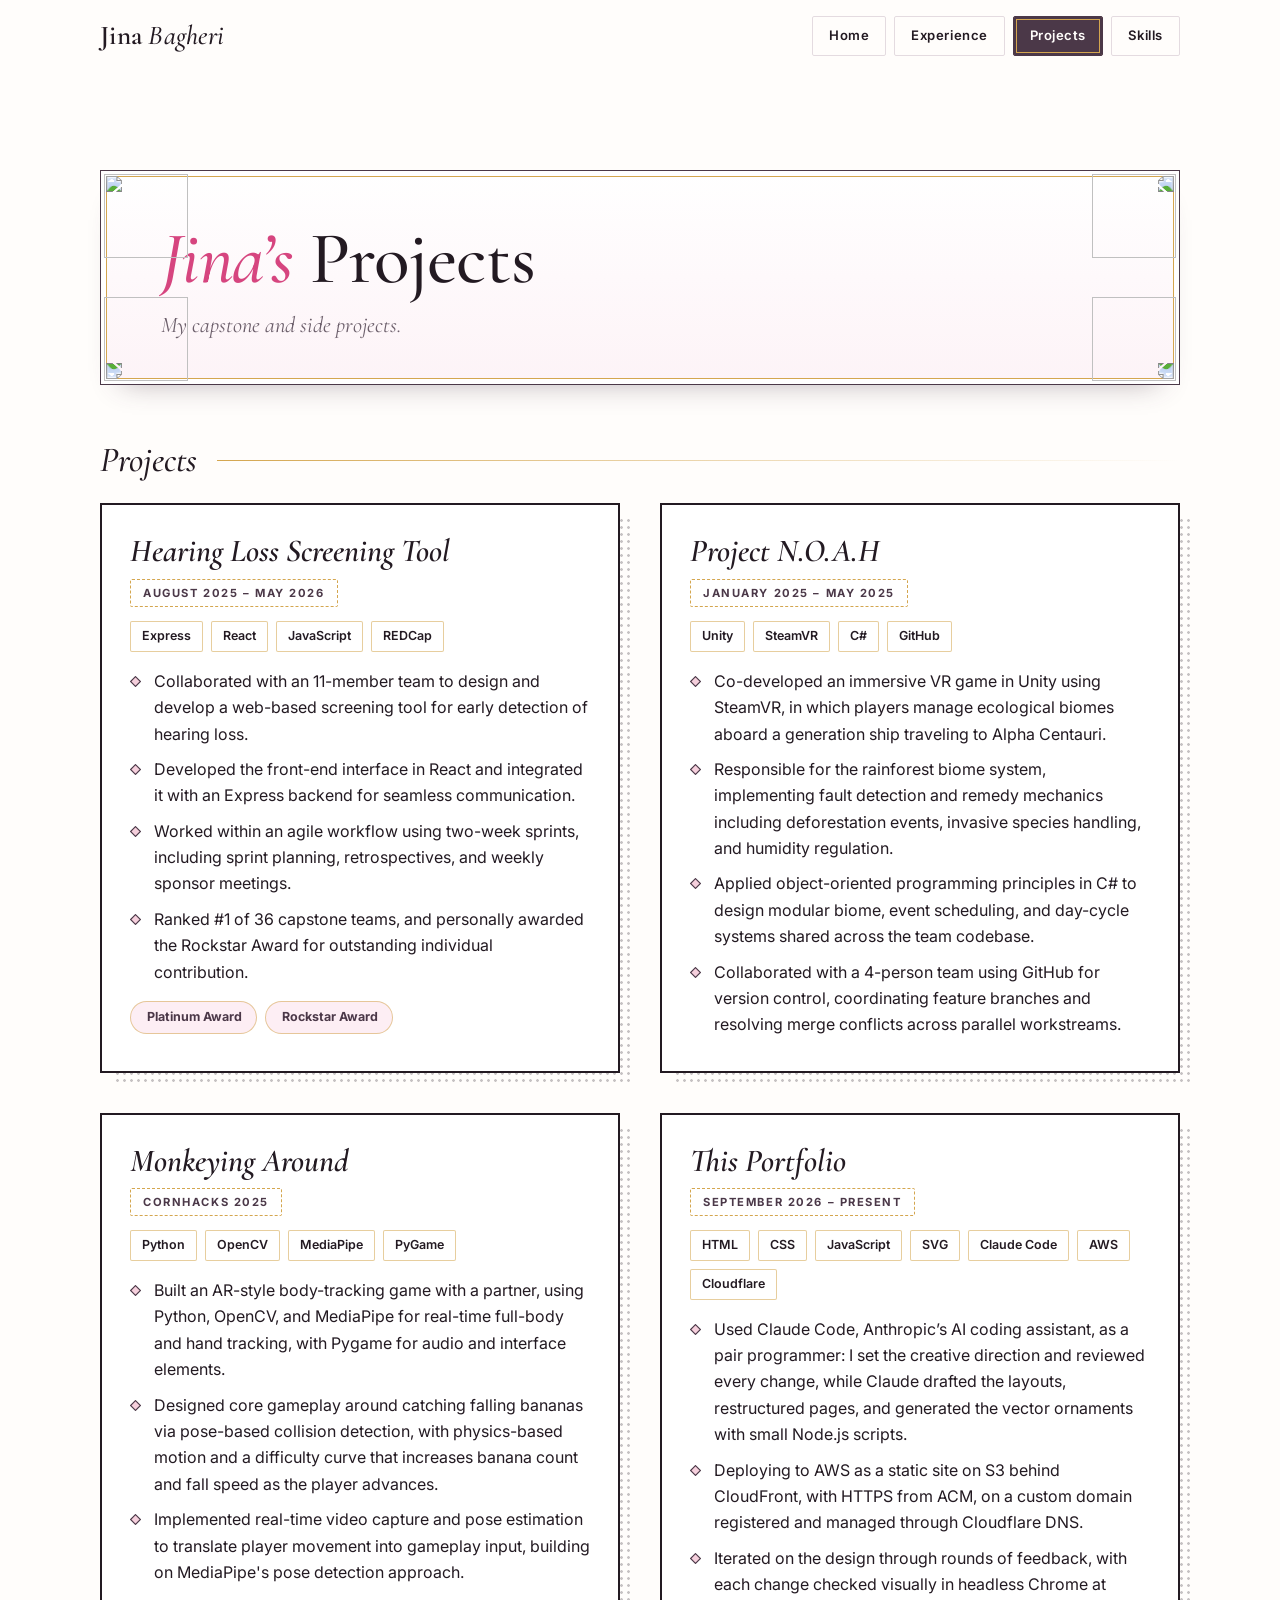
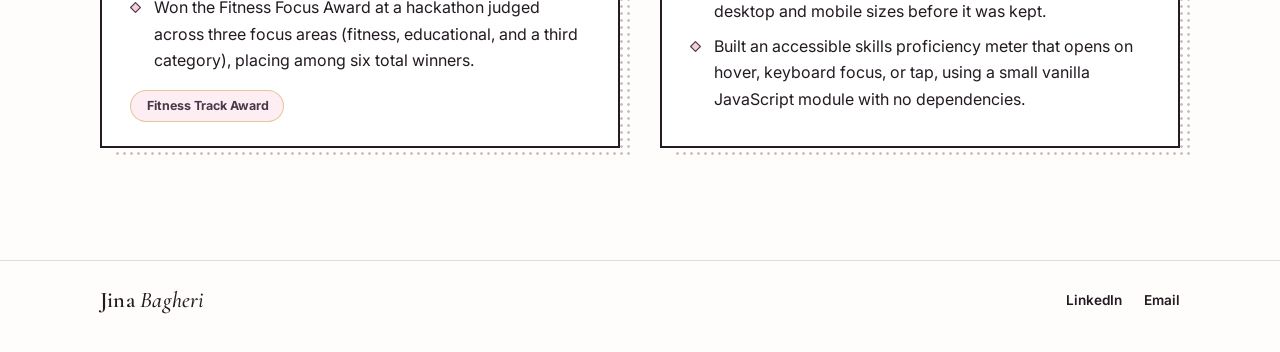
==== site/projects.html @ e4320779 "first commit" ====
<!DOCTYPE html>
<html lang="en">
<head>
  <meta charset="utf-8">
  <meta name="viewport" content="width=device-width, initial-scale=1">
  <title>Projects | Jina Bagheri</title>
  <meta name="description" content="Portfolio of Jina Bagheri, a Computer Science graduate focused on systems and infrastructure.">
  <meta name="theme-color" content="#4b3848">
  <link rel="icon" type="image/svg+xml" href="assets/favicon.svg">
  <link rel="preconnect" href="https://fonts.googleapis.com">
  <link rel="preconnect" href="https://fonts.gstatic.com" crossorigin>
  <link href="https://fonts.googleapis.com/css2?family=Cormorant+Garamond:ital,wght@0,500;0,600;1,500&family=Inter:wght@400;600;700&display=swap" rel="stylesheet">
  <link rel="stylesheet" href="styles.css">
</head>
<body>
  <!-- Ink sparkle used for the small manga-style marks -->
  <svg width="0" height="0" style="position:absolute" aria-hidden="true">
    <symbol id="spark" viewBox="0 0 40 40">
      <path d="M20 2C21 14 26 19 38 20 26 21 21 26 20 38 19 26 14 21 2 20 14 19 19 14 20 2Z" stroke="currentColor" stroke-width="1.6" stroke-linejoin="round"/>
    </symbol>
  </svg>

  <header class="site-header">
    <div class="wrap bar">
      <a class="brand" href="/">Jina <em>Bagheri</em></a>
      <nav class="nav" aria-label="Primary">
        <a href="/">Home</a>
        <a href="/experience">Experience</a>
        <a href="/projects" aria-current="page">Projects</a>
        <a href="/skills">Skills</a>
      </nav>
    </div>
    <div class="band" role="presentation"></div>
  </header>

  <main class="wrap page">
    <header class="page-head">
          <img class="orn tl" src="assets/orn/corner.svg" alt="">
          <img class="orn tr" src="assets/orn/corner.svg" alt="">
          <img class="orn bl" src="assets/orn/corner.svg" alt="">
          <img class="orn br" src="assets/orn/corner.svg" alt="">
      <h1><em>Jina’s</em> Projects</h1>
      <p class="lede">My capstone and side projects.</p>
    </header>

    <section class="section" id="projects" aria-labelledby="projects-title">
      <h2 class="section-title" id="projects-title">Projects</h2>
      <div class="projects">
        <article class="project">
          <h3>Hearing Loss Screening Tool</h3>
          <span class="dates">August 2025 – May 2026</span>
          <ul class="tags" aria-label="Technologies">
            <li>Express</li>
            <li>React</li>
            <li>JavaScript</li>
            <li>REDCap</li>
          </ul>
          <ul class="bul">
            <li>Collaborated with an 11-member team to design and develop a web-based screening tool for early detection of hearing loss.</li>
            <li>Developed the front-end interface in React and integrated it with an Express backend for seamless communication.</li>
            <li>Worked within an agile workflow using two-week sprints, including sprint planning, retrospectives, and weekly sponsor meetings.</li>
            <li>Ranked #1 of 36 capstone teams, and personally awarded the Rockstar Award for outstanding individual contribution.</li>
          </ul>
          <div class="awards">
            <span class="award"><img src="assets/orn/brooch-sm.svg" alt="">Platinum Award</span>
            <span class="award"><img src="assets/orn/brooch-sm.svg" alt="">Rockstar Award</span>
          </div>
        </article>

        <article class="project">
          <h3>Project N.O.A.H</h3>
          <span class="dates">January 2025 – May 2025</span>
          <ul class="tags" aria-label="Technologies">
            <li>Unity</li>
            <li>SteamVR</li>
            <li>C#</li>
            <li>GitHub</li>
          </ul>
          <ul class="bul">
            <li>Co-developed an immersive VR game in Unity using SteamVR, in which players manage ecological biomes aboard a generation ship traveling to Alpha Centauri.</li>
            <li>Responsible for the rainforest biome system, implementing fault detection and remedy mechanics including deforestation events, invasive species handling, and humidity regulation.</li>
            <li>Applied object-oriented programming principles in C# to design modular biome, event scheduling, and day-cycle systems shared across the team codebase.</li>
            <li>Collaborated with a 4-person team using GitHub for version control, coordinating feature branches and resolving merge conflicts across parallel workstreams.</li>
          </ul>
        </article>
        <article class="project">
          <h3>Monkeying Around</h3>
          <span class="dates">CornHacks 2025</span>
          <ul class="tags" aria-label="Technologies">
            <li>Python</li>
            <li>OpenCV</li>
            <li>MediaPipe</li>
            <li>PyGame</li>
          </ul>
          <ul class="bul">
            <li>Built an AR-style body-tracking game with a partner, using Python, OpenCV, and MediaPipe for real-time full-body and hand tracking, with Pygame for audio and interface elements.</li>
            <li>Designed core gameplay around catching falling bananas via pose-based collision detection, with physics-based motion and a difficulty curve that increases banana count and fall speed as the player advances.</li>
            <li>Implemented real-time video capture and pose estimation to translate player movement into gameplay input, building on MediaPipe's pose detection approach.</li>
            <li>Won the Fitness Focus Award at a hackathon judged across three focus areas (fitness, educational, and a third category), placing among six total winners.</li>
          </ul>
          <div class="awards">
            <span class="award"><img src="assets/orn/brooch-sm.svg" alt="">Fitness Track Award</span>
          </div>
        </article>

        <article class="project">
          <h3>This Portfolio</h3>
          <span class="dates">September 2026 – Present</span>
          <ul class="tags" aria-label="Technologies">
            <li>HTML</li>
            <li>CSS</li>
            <li>JavaScript</li>
            <li>SVG</li>
            <li>Claude Code</li>
            <li>AWS</li>
            <li>Cloudflare</li>
          </ul>
          <ul class="bul">
            <li>Used Claude Code, Anthropic’s AI coding assistant, as a pair programmer: I set the creative direction and reviewed every change, while Claude drafted the layouts, restructured pages, and generated the vector ornaments with small Node.js scripts.</li>
            <li>Deploying to AWS as a static site on S3 behind CloudFront, with HTTPS from ACM, on a custom domain registered and managed through Cloudflare DNS.</li>
            <li>Iterated on the design through rounds of feedback, with each change checked visually in headless Chrome at desktop and mobile sizes before it was kept.</li>
            <li>Built an accessible skills proficiency meter that opens on hover, keyboard focus, or tap, using a small vanilla JavaScript module with no dependencies.</li>

          </ul>
        </article>
      </div>
    </section>
  </main>

  <img class="divider foot-divider" src="assets/orn/divider.svg" alt="">

  <footer class="site-footer">
    <div class="wrap foot">
      <a class="brand" href="/">Jina <em>Bagheri</em></a>
      <nav aria-label="Contact">
        <a href="https://www.linkedin.com/in/jina-bagheri-10926a298/" target="_blank" rel="noopener">LinkedIn</a>
        <a href="mailto:bagherijina@gmail.com">Email</a>
      </nav>
    </div>
  </footer>

  <script src="script.js"></script>
</body>
</html>
---- site/styles.css ----
/* ==========================================================================
   Jina's Portfolio - shared styles (v6: v2 base plus ornament details)
   White paper, thin ink lines, serif headings, screentone dots.
   Pink is used sparingly on purpose. Change the tokens in :root to retune.
   ========================================================================== */

:root {
  --paper: #fffdfb;
  --ink: #231a22;
  --muted: #6c5f6b;
  --line: #e4dbe0;
  --pink: #d6457f;
  --pink-tint: #fdeef4;

  /* door palette: plum iron, gold studs, silver */
  --plum: #4b3848;
  --gold: #d4a64f;
  --gold-soft: rgba(212, 166, 79, 0.55);
  --silver: #c9c0cc;

  --serif: "Cormorant Garamond", "Iowan Old Style", Georgia, "Times New Roman", serif;
  --sans: "Inter", system-ui, -apple-system, "Segoe UI", Roboto, sans-serif;
}

*,
*::before,
*::after { box-sizing: border-box; }

html { scroll-behavior: smooth; }

body {
  margin: 0;
  background: var(--paper);
  color: var(--ink);
  font-family: var(--sans);
  font-size: 16px;
  line-height: 1.65;
  overflow-x: hidden;
  -webkit-font-smoothing: antialiased;
}

::selection { background: var(--pink-tint); color: var(--ink); }

a { color: inherit; }
img { display: block; max-width: 100%; }

.wrap { width: min(1080px, 100% - 40px); margin-inline: auto; }

:focus-visible { outline: 2px solid var(--pink); outline-offset: 3px; }

/* ---------- Header ---------- */
.site-header {
  position: sticky;
  top: 0;
  z-index: 20;
  background: rgba(255, 253, 251, 0.92);
  -webkit-backdrop-filter: blur(10px);
  backdrop-filter: blur(10px);
}

.bar {
  display: flex;
  align-items: center;
  justify-content: space-between;
  gap: 16px;
  padding: 16px 0;
}

.brand {
  font-family: var(--serif);
  font-size: 1.7rem;
  font-weight: 600;
  line-height: 1;
  letter-spacing: 0.01em;
  text-decoration: none;
}
.brand em { font-weight: 500; }

.nav { display: flex; gap: 8px; }

.nav a {
  padding: 8px 16px;
  border: 1px solid var(--line);
  border-radius: 2px;
  font-size: 0.82rem;
  font-weight: 600;
  letter-spacing: 0.04em;
  text-decoration: none;
  transition: border-color 0.2s, background 0.2s, color 0.2s;
}
.nav a:hover { border-color: var(--plum); }
.nav a[aria-current="page"] { background: var(--plum); border-color: var(--plum); color: var(--paper); box-shadow: inset 0 0 0 2px var(--plum), inset 0 0 0 3px var(--gold); }

/* ---------- Hero ---------- */
.hero {
  display: grid;
  grid-template-columns: minmax(0, 0.9fr) minmax(0, 1.1fr);
  gap: 72px;
  align-items: start;
  padding: 172px 0 40px;
}

/* Comic-page composition: one large panel plus one small overlapping panel */
.comic { position: relative; isolation: isolate; padding: 0 32px 32px 0; }

.panel {
  position: relative;
  isolation: isolate;
  margin: 0;
  background: #fff;
  border: 2px solid var(--plum);
  outline: 1px solid var(--gold);
  outline-offset: -7px;
  overflow: visible;
}
.panel .inner { position: absolute; inset: 0; overflow: hidden; }

.panel-main { isolation: auto; aspect-ratio: 5 / 7; }

/* screentone "shadow" behind the main panel */
.panel-main::before {
  content: "";
  position: absolute;
  inset: 20px -20px -20px 20px;
  z-index: -1;
  background: radial-gradient(circle, var(--plum) 1.1px, transparent 1.6px) 0 0 / 7px 7px;
  opacity: 0.3;
}

.panel-mini {
  position: absolute;
  right: 0;
  bottom: 0;
  width: 38%;
  aspect-ratio: 1 / 1;
  border-width: 2px;
  box-shadow: 0 0 0 7px var(--paper);
}

.panel img { width: 100%; height: 100%; object-fit: cover; }

.ph {
  position: absolute;
  inset: 0;
  display: grid;
  place-content: center;
  justify-items: center;
  gap: 10px;
  color: #b7b1bd;
  font-size: 0.68rem;
  font-weight: 600;
  letter-spacing: 0.14em;
  text-transform: uppercase;
}
.ph svg { width: 42%; height: auto; }
.panel-mini .ph svg { width: 34%; }


.eyebrow {
  display: flex;
  align-items: center;
  gap: 12px;
  margin: 0 0 14px;
  font-size: 0.74rem;
  font-weight: 700;
  letter-spacing: 0.18em;
  text-transform: uppercase;
  color: var(--muted);
}
.eyebrow::before { content: ""; width: 28px; height: 1px; background: var(--gold); }

h1 {
  margin: 0;
  font-family: var(--serif);
  font-size: clamp(2.8rem, 5.4vw, 4.3rem);
  font-weight: 500;
  line-height: 0.98;
  letter-spacing: -0.01em;
}
h1 em { color: var(--pink); font-weight: 500; }

.role { margin: 12px 0 0; font-family: var(--serif); font-size: 1.4rem; font-style: italic; color: var(--muted); }

/* Speech bubble for the pitch */
.speech {
  position: relative;
  margin: 0 0 28px 16px;
  padding: 22px 26px;
  background: #fff;
  border: 1.5px solid var(--ink);
  border-radius: 20px;
}
.speech p { margin: 0; font-size: 1rem; }
.speech::before,
.speech::after { content: ""; position: absolute; width: 0; height: 0; border-style: solid; border-color: transparent; }
/* tail pointing left, toward the portrait */
.speech::before { left: -14px; top: 34px; border-width: 10px 14px 10px 0; border-right-color: var(--ink); }
.speech::after  { left: -11px; top: 35px; border-width: 9px 12px 9px 0; border-right-color: #fff; }

.facts { display: grid; grid-template-columns: 8.5rem 1fr; margin: 0 0 24px; border-top: 1px solid var(--line); font-size: 0.9rem; }
.facts dt, .facts dd { margin: 0; padding: 11px 0; border-bottom: 1px solid var(--line); }
.facts dt { color: var(--muted); }
.facts dd { font-weight: 600; }

.toolbox { display: flex; flex-wrap: wrap; gap: 8px; margin: 0 0 32px; padding: 0; list-style: none; }
.toolbox li { padding: 5px 12px; border: 1px solid var(--line); border-radius: 2px; font-size: 0.78rem; font-weight: 600; letter-spacing: 0.02em; }

.actions { display: flex; flex-wrap: wrap; align-items: center; justify-content: flex-end; gap: 14px 22px; margin-left: 16px; }
.actions-note { font-family: var(--serif); font-size: 1.15rem; font-style: italic; color: var(--muted); text-decoration: none; border-bottom: 1px solid var(--gold-soft); }
.actions-note:hover { color: var(--plum); border-color: var(--gold); }

/* plum placard button with gold inset and diamond studs, like the door */
.btn-seal {
  position: relative;
  display: inline-flex;
  align-items: center;
  gap: 12px;
  padding: 13px 30px 13px 20px;
  background: var(--plum);
  color: var(--paper);
  font-family: var(--serif);
  font-size: 1.35rem;
  font-style: italic;
  font-weight: 600;
  line-height: 1;
  text-decoration: none;
  box-shadow: inset 0 0 0 4px var(--plum), inset 0 0 0 5px var(--gold), 0 14px 22px -14px rgba(75, 56, 72, 0.7);
  transition: transform 0.2s, background 0.2s, box-shadow 0.2s;
}
.btn-seal img { width: 24px; height: 24px; transition: transform 0.4s; }
.btn-seal::before,
.btn-seal::after {
  content: "";
  position: absolute;
  top: 50%;
  width: 10px;
  height: 10px;
  background: radial-gradient(circle at 35% 30%, #fff1c9, #dcb45f 55%, #a47a2c);
  border: 1px solid var(--plum);
  transform: translateY(-50%) rotate(45deg);
  transition: box-shadow 0.2s;
}
.btn-seal::before { left: -5px; }
.btn-seal::after { right: -5px; }
.btn-seal:hover { transform: translateY(-2px); background: #5a4457; box-shadow: inset 0 0 0 4px #5a4457, inset 0 0 0 5px #f0cd7e, 0 18px 26px -14px rgba(75, 56, 72, 0.75); }
.btn-seal:hover img { transform: rotate(90deg); }
.btn-seal:hover::before,
.btn-seal:hover::after { box-shadow: 0 0 6px rgba(240, 205, 126, 0.9); }

.btn {
  display: inline-flex;
  align-items: center;
  gap: 10px;
  padding: 13px 24px;
  border: 1px solid var(--ink);
  border-radius: 2px;
  font-size: 0.86rem;
  font-weight: 600;
  letter-spacing: 0.04em;
  text-decoration: none;
  transition: background 0.2s, color 0.2s, border-color 0.2s;
}
.btn-primary { background: var(--plum); border-color: var(--plum); color: var(--paper); }
.btn-primary:hover { background: var(--pink); border-color: var(--pink); }
/* light counterpart to .btn-seal: white placard, plum border, gold inset, hollow studs */
.btn-outline {
  position: relative;
  padding: 12px 26px;
  background: #fff;
  border-color: var(--plum);
  color: var(--plum);
  font-family: var(--serif);
  font-size: 1.2rem;
  font-style: italic;
  letter-spacing: 0;
  line-height: 1;
  box-shadow: inset 0 0 0 3px #fff, inset 0 0 0 4px var(--gold), 0 12px 20px -16px rgba(75, 56, 72, 0.6);
  transition: transform 0.2s, background 0.2s, color 0.2s, box-shadow 0.2s;
}
.btn-outline::before,
.btn-outline::after {
  content: "";
  position: absolute;
  top: 50%;
  width: 8px;
  height: 8px;
  background: #fff;
  border: 1.5px solid var(--gold);
  transform: translateY(-50%) rotate(45deg);
  transition: background 0.2s;
}
.btn-outline::before { left: -5px; }
.btn-outline::after { right: -5px; }
.btn-outline:hover { transform: translateY(-2px); background: var(--plum); color: var(--paper); box-shadow: inset 0 0 0 3px var(--plum), inset 0 0 0 4px var(--gold), 0 16px 24px -16px rgba(75, 56, 72, 0.7); }
.btn-outline:hover::before,
.btn-outline:hover::after { background: radial-gradient(circle at 35% 30%, #fff1c9, #dcb45f 55%, #a47a2c); }

/* ---------- Sections ---------- */
.section { padding: 56px 0 0; }

.section-title {
  display: flex;
  align-items: center;
  gap: 20px;
  margin: 0 0 24px;
  font-family: var(--serif);
  font-size: 2.2rem;
  font-style: italic;
  font-weight: 500;
  line-height: 1.1;
}
.section-title::after { content: ""; flex: 1; height: 1px; background: linear-gradient(90deg, var(--gold), var(--gold-soft) 40%, transparent); }

.explore { display: grid; grid-template-columns: repeat(3, 1fr); gap: 16px; }

.card {
  position: relative;
  display: flex;
  flex-direction: column;
  min-height: 190px;
  padding: 22px 22px 20px;
  overflow: hidden;
  border: 1px solid var(--line);
  text-decoration: none;
  background: #fff;
  transition: border-color 0.2s, transform 0.2s;
}
.card:hover { border-color: var(--plum); transform: translateY(-3px); }
.card::after {
  content: "";
  position: absolute;
  top: 8px;
  right: 8px;
  width: 58px;
  height: 58px;
  background: url("assets/orn/corner.svg") center / contain no-repeat;
  transform: scaleX(-1);
  opacity: 0.8;
  pointer-events: none;
}
.card .num { font-size: 0.72rem; font-weight: 700; letter-spacing: 0.14em; color: var(--muted); }
.card h3 { margin: 10px 0 4px; font-family: var(--serif); font-size: 2rem; font-style: italic; font-weight: 500; line-height: 1.1; }
.card p { margin: 0; font-size: 0.92rem; color: var(--muted); }
.card .go { margin-top: auto; padding-top: 18px; font-size: 0.8rem; font-weight: 700; letter-spacing: 0.08em; text-transform: uppercase; }
.card:hover .go { color: var(--pink); }

.now { margin: 0; padding: 0; list-style: none; border-top: 1px solid var(--line); }
.now li { display: grid; grid-template-columns: 3rem 1fr; padding: 15px 0; border-bottom: 1px solid var(--line); }
.now span { font-size: 0.75rem; font-weight: 700; letter-spacing: 0.1em; color: var(--pink); padding-top: 3px; }

/* ---------- Footer ---------- */
.site-footer { margin-top: 24px; border-top: 1px solid var(--line); }
.foot {
  display: flex;
  flex-wrap: wrap;
  align-items: center;
  justify-content: space-between;
  gap: 16px;
  padding: 28px 0 40px;
  font-size: 0.85rem;
  color: var(--muted);
}
.foot .brand { color: var(--ink); font-size: 1.4rem; }
.foot nav { display: flex; gap: 22px; }
.foot nav a { font-weight: 600; text-decoration: none; color: var(--ink); }
.foot nav a:hover { color: var(--pink); }

/* ---------- Stub pages ---------- */
.stub { margin: 72px auto 0; padding: 72px 24px; text-align: center; border: 1px solid var(--line); background: #fff; }
.stub h1 { font-size: clamp(2.6rem, 6vw, 4rem); }
.stub p { max-width: 44ch; margin: 16px auto 28px; color: var(--muted); }

/* ---------- Responsive ---------- */
@media (max-width: 900px) {
  .hero { grid-template-columns: 1fr; gap: 56px; padding-top: 160px; }
  .comic { max-width: 440px; width: 100%; margin-inline: auto; }
  .speech { margin-left: 0; }
  .speech::before { left: 40px; top: -14px; border-width: 0 10px 14px 10px; border-color: transparent; border-bottom-color: var(--ink); }
  .speech::after  { left: 41px; top: -11px; border-width: 0 9px 12px 9px; border-color: transparent; border-bottom-color: #fff; }
  .explore { grid-template-columns: 1fr; }
  .card { min-height: 0; }
}

@media (max-width: 640px) {
  .bar { flex-wrap: wrap; padding: 12px 0; }
  .nav { flex: 1 1 100%; }
  .nav a { flex: 1; text-align: center; padding: 8px 4px; font-size: 0.76rem; letter-spacing: 0.02em; }
  .facts { grid-template-columns: 7rem 1fr; }
  .speech { padding: 18px 20px; }
  .actions { flex-direction: column-reverse; align-items: stretch; margin-left: 0; text-align: center; }
  .actions-note { align-self: center; }
  .btn-seal { justify-content: center; }
}

@media (prefers-reduced-motion: reduce) {
  html { scroll-behavior: auto; }
  *, *::before, *::after { transition: none !important; }
}


/* ==========================================================================
   Ornament details (SVG files in assets/orn, swap any of them for your own)
   ========================================================================== */

/* harlequin door lattice under the header, with a gothic lace fringe hanging below */
.band { position: relative; height: 42px; background: url("assets/orn/door.svg") repeat-x center / auto 42px; }
@media (max-width: 640px) { .band { height: 32px; background-size: auto 32px; } }
.band::after {
  content: "";
  position: absolute;
  top: 100%;
  left: 0;
  right: 0;
  height: 14px;
  background: url("assets/orn/lace.svg") repeat-x 0 0 / auto 14px;
  pointer-events: none;
}

/* arch crest and pearl drape on the portrait panel */
.crest { position: absolute; left: -6px; bottom: calc(100% - 2px); width: calc(100% - 20px); height: auto; pointer-events: none; }
.drape { position: absolute; left: -10px; top: -8px; z-index: 3; width: calc(100% - 12px); height: auto; pointer-events: none; }

/* name card with filigree corners */
.namecard {
  position: relative;
  margin-bottom: 30px;
  padding: 44px 56px 34px;
  background: linear-gradient(180deg, #ffffff, #fdf3f7);
  border: 1px solid var(--plum);
  box-shadow: inset 0 0 0 5px #fff, inset 0 0 0 6px var(--gold), 0 18px 28px -22px rgba(75, 56, 72, 0.45);
}
.namecard > * { position: relative; }
.orn { position: absolute; z-index: 1; width: 84px; height: 84px; pointer-events: none; }
.orn.tl { top: 3px; left: 3px; }
.orn.tr { top: 3px; right: 3px; transform: scaleX(-1); }
.orn.bl { bottom: 3px; left: 3px; transform: scaleY(-1); }
.orn.br { bottom: 3px; right: 3px; transform: scale(-1, -1); }

/* brooch pinned to the pitch bubble */
.speech .brooch { position: absolute; right: -12px; top: -34px; width: 58px; height: auto; transform: rotate(8deg); pointer-events: none; }

.divider { display: block; width: min(560px, 90%); height: auto; margin: 64px auto 0; }
.divider.foot-divider { margin-top: 88px; }

@media (max-width: 640px) {
  .namecard { padding: 34px 26px 26px; }
  .orn { width: 58px; height: 58px; }
  .speech .brooch { width: 46px; top: -28px; right: -8px; }
  .card::after { width: 48px; height: 48px; }
}


/* ==========================================================================
   Experience page
   ========================================================================== */
:root {
  --diamond-bullet: url("data:image/svg+xml,%3Csvg xmlns='http://www.w3.org/2000/svg' viewBox='0 0 10 10'%3E%3Cpath d='M5 .5 9.5 5 5 9.5 .5 5Z' fill='%23f5cfdc' stroke='%234b3848' stroke-width='1'/%3E%3C/svg%3E");
}

.page-head {
  position: relative;
  margin-top: 56px;
  padding: 52px 60px 40px;
  background: linear-gradient(180deg, #ffffff, #fdf3f7);
  border: 1px solid var(--plum);
  box-shadow: inset 0 0 0 5px #fff, inset 0 0 0 6px var(--gold), 0 18px 28px -22px rgba(75, 56, 72, 0.45);
}
.page-head > :not(.orn) { position: relative; }
.page-head h1 { font-size: clamp(2.8rem, 6vw, 4.6rem); }
.lede { margin: 12px 0 0; font-family: var(--serif); font-size: 1.4rem; font-style: italic; color: var(--muted); }

.head-row { display: flex; flex-wrap: wrap; align-items: center; gap: 12px; margin-top: 26px; }
.chip {
  display: inline-flex;
  align-items: center;
  gap: 8px;
  padding: 6px 14px;
  border: 1px solid var(--gold-soft);
  border-radius: 2px;
  background: #fff;
  font-size: 0.74rem;
  font-weight: 700;
  letter-spacing: 0.12em;
  text-transform: uppercase;
  color: var(--muted);
}
.chip::before { content: ""; width: 12px; height: 12px; background: var(--diamond-bullet) center / contain no-repeat; }

.jump { display: flex; flex-wrap: wrap; gap: 8px; margin-top: 22px; padding-top: 20px; border-top: 1px solid var(--gold-soft); }
.jump a {
  padding: 6px 14px;
  border: 1px solid #e6d3dc;
  border-radius: 2px;
  font-size: 0.76rem;
  font-weight: 700;
  letter-spacing: 0.1em;
  text-transform: uppercase;
  text-decoration: none;
  transition: border-color 0.2s, color 0.2s;
}
.jump a:hover { border-color: var(--pink); color: var(--pink); }

.page .section { scroll-margin-top: 110px; }

/* pearl-string timeline */
.timeline { position: relative; padding-left: 62px; }
.timeline::before {
  content: "";
  position: absolute;
  left: 15px;
  top: 6px;
  bottom: 6px;
  width: 10px;
  background: radial-gradient(circle at 50% 50%, #fff 0 2.6px, var(--silver) 3.1px 3.9px, transparent 4.3px) 0 0 / 10px 15px repeat-y;
}

.entry {
  position: relative;
  margin: 0 0 28px;
  padding: 30px 34px 26px;
  background: #fff;
  border: 1px solid var(--plum);
  box-shadow: inset 0 0 0 5px #fff, inset 0 0 0 6px var(--gold), 0 16px 26px -22px rgba(75, 56, 72, 0.45);
}
.entry::before {
  content: "";
  position: absolute;
  left: -60px;
  top: 26px;
  width: 30px;
  height: 30px;
  background: url("assets/orn/brooch-sm.svg") center / contain no-repeat;
}
.entry::after {
  content: "";
  position: absolute;
  top: 4px;
  right: 4px;
  width: 64px;
  height: 64px;
  background: url("assets/orn/corner.svg") center / contain no-repeat;
  transform: scaleX(-1);
  opacity: 0.85;
  pointer-events: none;
}

.entry-head { display: flex; flex-wrap: wrap; align-items: flex-start; justify-content: space-between; gap: 10px 20px; padding-right: 44px; }
.entry h3 { margin: 0; font-family: var(--serif); font-size: 2rem; font-style: italic; font-weight: 600; line-height: 1.1; }
.org { margin: 4px 0 0; font-weight: 600; }
.org span { color: var(--muted); font-weight: 400; }
.dates {
  padding: 4px 12px;
  border: 1px dashed var(--gold);
  border-radius: 2px;
  font-size: 0.7rem;
  font-weight: 700;
  letter-spacing: 0.14em;
  text-transform: uppercase;
  color: var(--plum);
  white-space: nowrap;
}

.bul { margin: 16px 0 0; padding: 0; list-style: none; }
.bul li { position: relative; margin: 9px 0; padding-left: 24px; }
.bul li::before { content: ""; position: absolute; left: 0; top: 0.5em; width: 11px; height: 11px; background: var(--diamond-bullet) center / contain no-repeat; }

.awards { display: flex; flex-wrap: wrap; gap: 8px; margin-top: 16px; }
.award {
  display: inline-flex;
  align-items: center;
  gap: 8px;
  padding: 5px 14px 5px 8px;
  background: #fdeef4;
  border: 1px solid var(--gold-soft);
  border-radius: 999px;
  font-size: 0.78rem;
  font-weight: 700;
  color: var(--plum);
}
.award img { width: auto; height: 20px; margin-block: -2px; }

/* projects: manga panels with a screentone shadow */
.projects { display: grid; grid-template-columns: 1fr 1fr; gap: 40px; isolation: isolate; }
.project { position: relative; padding: 28px 28px 24px; background: #fff; border: 2px solid var(--ink); }
.project::before {
  content: "";
  position: absolute;
  inset: 12px -12px -12px 12px;
  z-index: -1;
  background: radial-gradient(circle, var(--ink) 1.1px, transparent 1.6px) 0 0 / 7px 7px;
  opacity: 0.26;
}
.project h3 { margin: 0; font-family: var(--serif); font-size: 2rem; font-style: italic; font-weight: 600; line-height: 1.1; }
.project .dates { display: inline-block; margin-top: 10px; }
.tags { display: flex; flex-wrap: wrap; gap: 8px; margin: 14px 0 0; padding: 0; list-style: none; }
.tags li { padding: 4px 11px; border: 1px solid var(--gold-soft); border-radius: 2px; background: #fff; font-size: 0.78rem; font-weight: 600; }

/* education and certification */
.duo { display: grid; grid-template-columns: 1.35fr 1fr; gap: 28px; align-items: stretch; }
.duo .entry { margin: 0; }
.duo .entry::before { display: none; }

.cert {
  position: relative;
  display: flex;
  flex-direction: column;
  justify-content: center;
  gap: 6px;
  padding: 28px 32px;
  background: linear-gradient(135deg, #fdeef4 0%, #eee9f1 100%);
  box-shadow: inset 0 0 0 1px var(--plum), inset 0 0 0 5px #fff, inset 0 0 0 6px var(--gold);
  -webkit-mask:
    radial-gradient(circle 9px at 0 50%, transparent 98%, #000) left / 51% 100% no-repeat,
    radial-gradient(circle 9px at 100% 50%, transparent 98%, #000) right / 51% 100% no-repeat;
  mask:
    radial-gradient(circle 9px at 0 50%, transparent 98%, #000) left / 51% 100% no-repeat,
    radial-gradient(circle 9px at 100% 50%, transparent 98%, #000) right / 51% 100% no-repeat;
}
.cert .kicker { font-size: 0.66rem; font-weight: 800; letter-spacing: 0.18em; text-transform: uppercase; color: var(--muted); }
.cert h3 { margin: 0; font-family: var(--serif); font-size: 2rem; font-style: italic; font-weight: 700; line-height: 1.1; }
.cert .code { margin-top: 10px; padding-top: 12px; border-top: 1.5px dashed var(--gold); font-size: 0.8rem; font-weight: 800; letter-spacing: 0.2em; color: #c7365c; }

.skills { display: grid; grid-template-columns: 10rem 1fr; margin: 0; border-top: 1px solid var(--line); }
.skills dt, .skills dd { margin: 0; padding: 16px 0; border-bottom: 1px solid var(--line); }
.skills dt { font-weight: 700; color: var(--muted); }
.skills .tags { margin: 0; }

@media (max-width: 900px) {
  .projects { grid-template-columns: 1fr; gap: 44px; }
  .duo { grid-template-columns: 1fr; }
}

@media (max-width: 640px) {
  .page-head { padding: 40px 26px 30px; }
  .timeline { padding-left: 42px; }
  .timeline::before { left: 5px; }
  .entry { padding: 26px 22px 22px; }
  .entry::before { left: -44px; top: 22px; width: 26px; height: 26px; }
  .entry::after { width: 48px; height: 48px; }
  .entry-head { padding-right: 30px; }
  .entry h3, .project h3, .cert h3 { font-size: 1.7rem; }
  .project { padding: 24px 22px 20px; }
  .cert { padding: 24px 24px; }
  .skills { grid-template-columns: 1fr; }
  .skills dt { padding-bottom: 0; border-bottom: 0; }
}


/* ==========================================================================
   Skills page: proficiency meter that pops up over each skill
   ========================================================================== */
.skills-hint { margin: -10px 0 22px; font-family: var(--serif); font-size: 1.15rem; font-style: italic; color: var(--muted); }

.skills .skill { position: relative; cursor: default; transition: border-color 0.2s, background 0.2s; }
.skills .skill:hover,
.skills .skill:focus-visible,
.skills .skill.open { border-color: var(--plum); background: var(--pink-tint); outline: none; }

.meter-pop {
  position: absolute;
  z-index: 10;
  bottom: calc(100% + 14px);
  left: 50%;
  display: grid;
  justify-items: center;
  gap: 6px;
  padding: 10px 16px 12px;
  background: #fff;
  border: 1px solid var(--plum);
  box-shadow: inset 0 0 0 3px #fff, inset 0 0 0 4px var(--gold), 0 14px 22px -14px rgba(75, 56, 72, 0.55);
  white-space: nowrap;
  pointer-events: none;
  opacity: 0;
  visibility: hidden;
  transform: translate(-50%, 6px);
  transition: opacity 0.2s, transform 0.25s, visibility 0.2s;
}
/* little diamond tail pointing down at the skill */
.meter-pop::after {
  content: "";
  position: absolute;
  top: 100%;
  left: 50%;
  width: 10px;
  height: 10px;
  margin-top: -5px;
  background: #fff;
  border-right: 1px solid var(--plum);
  border-bottom: 1px solid var(--plum);
  transform: translateX(-50%) rotate(45deg);
}
.meter-label { font-family: var(--serif); font-size: 1.1rem; font-style: italic; font-weight: 600; line-height: 1; color: var(--plum); }

.meter-gems { display: flex; gap: 5px; }
.gem {
  width: 13px;
  height: 13px;
  border: 1.5px solid var(--plum);
  background: linear-gradient(135deg, #fff, #d9d1dc);
  transform: rotate(45deg) scale(0.3);
  transition: transform 0.35s cubic-bezier(0.3, 1.6, 0.5, 1) calc(var(--i) * 70ms);
}
.gem.on { background: radial-gradient(circle, #f3d68c 0 1.6px, #a47a2c 2.2px, transparent 2.6px), linear-gradient(135deg, #fbd3e2, #e27aa5); }

.skill:hover .meter-pop,
.skill:focus-visible .meter-pop,
.skill.open .meter-pop { opacity: 1; visibility: visible; transform: translate(-50%, 0); }
.skill:hover .gem,
.skill:focus-visible .gem,
.skill.open .gem { transform: rotate(45deg) scale(1); }

/* keep the meter on screen for skills near the left edge on phones */
@media (max-width: 640px) {
  .meter-pop { left: 0; transform: translate(0, 6px); }
  .meter-pop::after { left: 22px; }
  .skill:hover .meter-pop,
  .skill:focus-visible .meter-pop,
  .skill.open .meter-pop { transform: translate(0, 0); }
}


/* ==========================================================================
   Phone polish. Everything here is scoped to small screens so the desktop
   layout is untouched.
   ========================================================================== */
@media (max-width: 640px) {
  /* header scrolls away instead of pinning ~150px of the screen */
  .site-header { position: relative; }
  .bar { gap: 10px; padding: 10px 0 12px; }
  .brand { font-size: 1.5rem; }
  .nav { gap: 6px; }
  .nav a { display: flex; align-items: center; justify-content: center; min-height: 42px; padding: 6px 2px; font-size: 0.74rem; letter-spacing: 0; }
  .band { height: 26px; background-size: auto 26px; }
  .band::after { height: 11px; background-size: auto 11px; }

  /* tighter vertical rhythm */
  .hero { padding-top: 146px; gap: 44px; }
  .section { padding-top: 40px; }
  .section-title { gap: 14px; margin-bottom: 18px; font-size: 1.9rem; }
  .divider { width: 86%; margin-top: 44px; }
  .divider.foot-divider { margin-top: 56px; }
  .page-head { margin-top: 32px; }

  /* keep the screentone shadows inside the side gutter */
  .projects { gap: 32px; }
  .project::before { inset: 8px -8px -8px 8px; }

  .foot { flex-direction: column; align-items: flex-start; gap: 10px; padding: 22px 0 32px; }

  /* skills meter: open leftward when a skill sits near the right edge */
  .meter-pop.flip { left: auto; right: 0; }
  .meter-pop.flip::after { left: auto; right: 22px; }
}
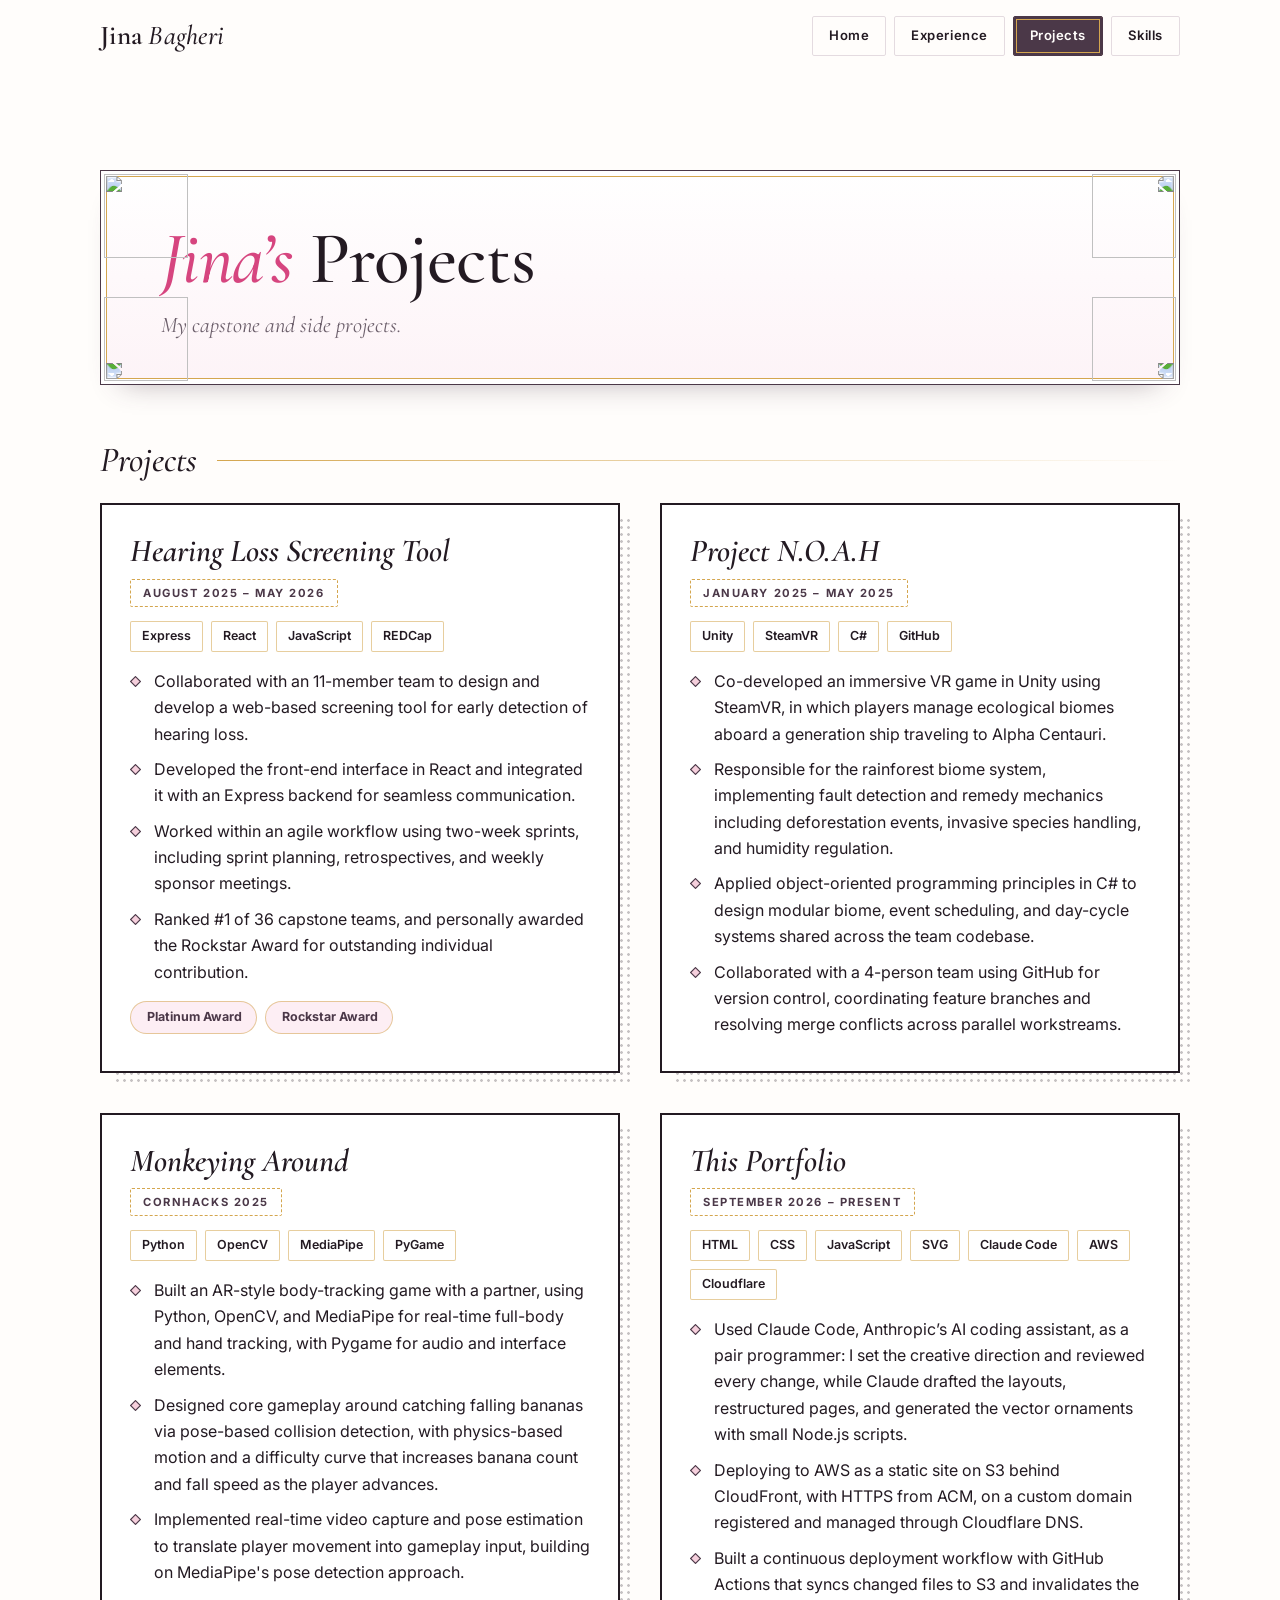
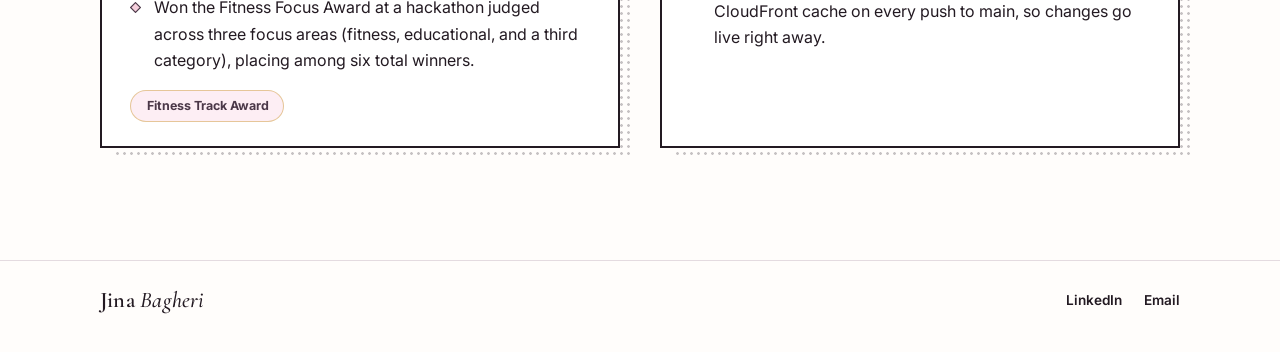
==== commit 60f9334a: "updated website project to reflect new CD pipeline" ====
--- a/site/projects.html
+++ b/site/projects.html
@@ -118,9 +118,7 @@
           <ul class="bul">
             <li>Used Claude Code, Anthropic’s AI coding assistant, as a pair programmer: I set the creative direction and reviewed every change, while Claude drafted the layouts, restructured pages, and generated the vector ornaments with small Node.js scripts.</li>
             <li>Deploying to AWS as a static site on S3 behind CloudFront, with HTTPS from ACM, on a custom domain registered and managed through Cloudflare DNS.</li>
-            <li>Iterated on the design through rounds of feedback, with each change checked visually in headless Chrome at desktop and mobile sizes before it was kept.</li>
-            <li>Built an accessible skills proficiency meter that opens on hover, keyboard focus, or tap, using a small vanilla JavaScript module with no dependencies.</li>
-
+            <li>Built a continuous deployment workflow with GitHub Actions that syncs changed files to S3 and invalidates the CloudFront cache on every push to main, so changes go live right away.</li>
           </ul>
         </article>
       </div>
